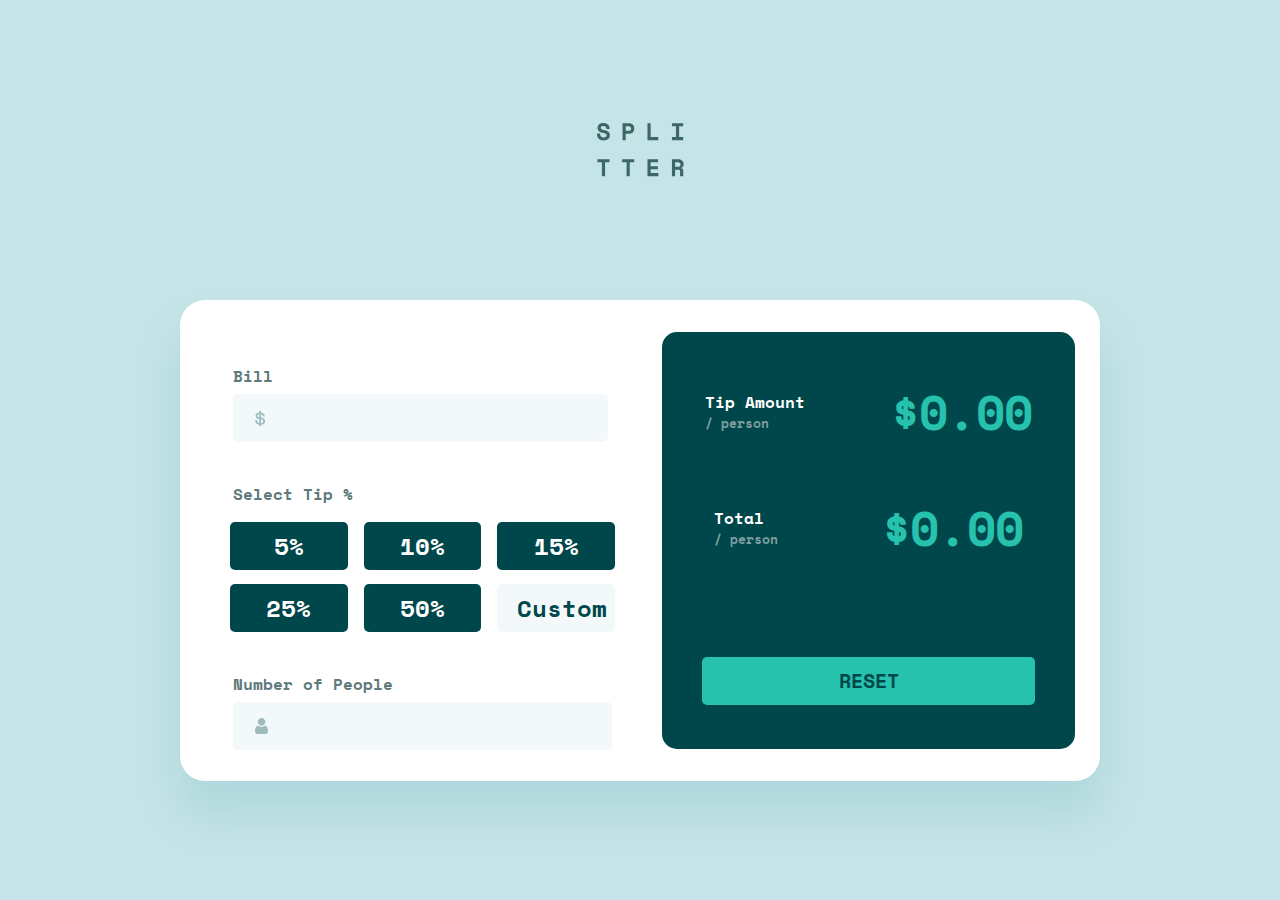
==== splitter.html @ c1cb13bd "first commit" ====
<!DOCTYPE html>
<html lang="en">
<head>
    <meta charset="UTF-8">
    <meta http-equiv="X-UA-Compatible" content="IE=edge">
    <meta name="viewport" content="width=device-width, initial-scale=1.0">
    <link rel="stylesheet" href="splitter.css">
    
    <title>Document</title>
</head>
<body>
    <div class="wrapper">
        <header class="splitter">
            <img src="./tip-calculator-app-main/images/logo.svg">
        </header>
        <div class="calc">
            <div class="leftside">
                <div class="dollabill">
                <label for="costB" class="billh4" > Bill</label>
            
                    <input oninput="costBill(this)" type="number" class="costD" id="costB">

            </div>
            <h4 class="selecttip">Select Tip %</h4>
            <div class="tipslc">
                
                <button  onclick="percentCost(this)" class="tip5 tips" value="5">5%</button>
                <button  onclick="percentCost(this)" class="tip10 tips" value="10">10%</button>
                <button  onclick="percentCost(this)" class="tip15 tips" value="15">15%</button>
                <button  onclick="percentCost(this)" class="tip25 tips" value="25">25%</h3></button>
                <button  onclick="percentCost(this)"  class="tip50 tips" value="50">50%</h3></button>
                <input oninput="customCost(this)" type="numbers" class="custom" placeholder="Custom"  id="customNum"/>
            
            </div>
            <div class="nuofpeople">
                <h4 class="people">Number of People</h4>
                <input oninput="calculateNum(this)" type="number" class="numberofP" id="peopleNumber">
            </div>
            
            


            </div>
            <div class="rightside"> 
                <div class="tipA">
                    <p class="tipamount"><span>Tip Amount</span> <br> / person</p>
                    <p class="dollar"> $0.00</p>
                    
                </div>
                <div class="total">
                    <p class="totalP"><span>Total</span> <br> / person</p>
                    <p class="dollar"> $0.00</p>
                    
                </div>

                <button class="reset" id="resetAll">reset</button>
            </div>
            


        </div>

    </div>
    <script src="script.js"></script>
</body>
</html>
---- splitter.css ----
@import url('https://fonts.googleapis.com/css2?family=Space+Mono:wght@700&display=swap');


*{
    margin: 0;
    padding: 0;
    box-sizing: border-box;
}


body{
   background-color:  #C5E4E7;  
   
}
.wrapper{
    display: flex;
    flex-direction: column;
    justify-content: center;
    align-items: center;
}

header{
    width: 100%;
    display: flex;
    justify-content: center;
    align-items: center;
    height: 144px;
}

.calc{
    width: 100%;
    height: 789px;
    background: #FFFFFF;
    box-shadow: 0px 32px 43px rgba(79, 166, 175, 0.200735);
    border-radius: 25px 25px 0px 0px;
    display: flex;
    justify-content: flex-start;
    align-items: center;
    flex-direction: column;

}

.tips {
    font-family: 'Space Mono';
    font-style: normal;
    font-weight: 700;
    font-size: 24px;
    line-height: 36px;
    color: #FFFFFF;
}

.dollabill{
    
    display: flex;
    flex-direction: column;
}
.billh4{
    margin-top: 32px;
    width: 47px;
    height: 24px;
    font-family: 'Space Mono';
    font-style: normal;
    font-weight: 700;
    font-size: 16px;
    line-height: 24px;
    color: #5E7A7D;
}

input::-webkit-outer-spin-button,
input::-webkit-inner-spin-button {
  -webkit-appearance: none;
  margin: 0;
}

.costD{
    text-align: right;
    color: #00474B;
    font-family: 'Space Mono';
    font-style: normal;
    font-weight: 700;
    font-size: 24px;
    line-height: 36px;
    padding-right: 8px;
    width: 311px;
    height: 48px;
    background-color:#F3F9FA; 
    border-radius: 5px;
    border: none;
    margin-top: 6px;
    background-image: url(./tip-calculator-app-main/images/icon-dollar.svg);
    background-repeat: no-repeat;
    background-position: 6% 50%;
}


.selecttip{
    margin-top:32px ;
    font-family: 'Space Mono';
    font-style: normal;
    font-weight: 700;
    font-size: 16px;
    line-height: 24px;
    color: #5E7A7D;
    width: 140px;
    height: 24px; 
}

.tipslc{
    margin-top: 16px;
    display: grid;
    grid-template-columns: repeat(2, 146.64px);
    grid-auto-rows: 48px;
    justify-content: center;
    align-items: center;
    column-gap: 16px;
    row-gap: 16px;
    
}

.tip5{
    display: flex;
    justify-content: center;
    align-items: center;
    width: 100%;
    height: 100%;
    background: #00474B;
    border-radius: 5px;
    border: none;
    color: #FFFFFF;
    
}

.tip5:hover{
    background: #26C2AE;
    cursor: pointer;
}

.tip10:hover{
    background: #26C2AE;
    cursor: pointer;
}



.tip15:hover{
    background: #26C2AE;
    cursor: pointer;
}

.tip25:hover{
    background: #26C2AE;
    cursor: pointer;
}


.tip50:hover{
    background: #26C2AE;
    cursor: pointer;
}


.tip10{
    display: flex;
    justify-content: center;
    align-items: center;
    width: 100%;
    height: 100%;
    background: #00474B;
    border-radius: 5px;
    text-align: center;
    color: #FFFFFF;
    border: none;
}

.tip15{
    display: flex;
    justify-content: center;
    align-items: center;
    width: 100%;
    height: 100%;
    background: #00474B;
    border-radius: 5px;
    text-align: center;
    color: #FFFFFF;
    border: none;
}

.tip25{
    display: flex;
    justify-content: center;
    align-items: center;
    width: 100%;
    height: 100%;
    background: #00474B;
    border-radius: 5px;
    text-align: center;
    color: #FFFFFF;
    border: none;
}


.tip50{
    display: flex;
    justify-content: center;
    align-items: center;
    width: 100%;
    height: 100%;
    background: #00474B;
    border-radius: 5px;
    text-align: center;
    color: #FFFFFF;
    border: none;
}

.custom{
    display: flex;
    justify-content: flex-end;
    align-items: center;
    background: #F3F9FA;
    border-radius: 5px;
    width: 100%;
    height: 100%;
    border: none;
    text-align: right;
    font-family: 'Space Mono';
    font-style: normal;
    font-weight: 700;
    font-size: 24px;
    line-height: 36px;
    padding-right: 8px;
    color: #00474B;
}

.custom:focus{
    outline: 2px solid #26C2AE;
}

.customD{
    color: #547878;  
    font-family: 'Space Mono';
    font-style: normal;
    font-weight: 700;
    font-size: 24px;
    line-height: 36px;
}

.percent{
    font-family: 'Space Mono';
    font-style: normal;
    font-weight: 700;
    font-size: 24px;
    line-height: 36px;
}

.nuofpeople{
    margin-top: 32px;
}

.people{
    font-family: 'Space Mono';
    font-style: normal;
    font-weight: 700;
    font-size: 16px;
    line-height: 24px;
    color: #5E7A7D;
}

.numberofP{
    font-family: 'Space Mono';
    font-style: normal;
    font-weight: 700;
    font-size: 24px;
    color: #00474B; 
    margin-top: 6px;
    width: 311px;
    height: 48px;
    background: #F3F9FA;
    border-radius: 5px;
    border: none;
    background-image: url(./tip-calculator-app-main/images/icon-person.svg);
    background-repeat: no-repeat;
    background-position: 6% 50%;
    text-align: right;
    padding-right: 8px ;
}

.rightside{
    margin-top:32px ;
    width: 327px;
    height: 257px;
    background: #00474B;
    border-radius: 15px;
    display: flex;
    flex-direction: column;
    justify-content: space-evenly;
}

.tipA{
    display: flex;
    align-items: center;
    justify-content: space-around;
    
}

.tipamount{
    font-family: 'Space Mono';
    font-style: normal;
    font-weight: 700;
    font-size: 13px;
    line-height: 19px;

    color: #7F9D9F;
}


.tipamount span{
    width: 98px;
    height: 24px;
    font-family: 'Space Mono';
    font-style: normal;
    font-weight: 700;
    font-size: 16px;
    line-height: 24px;
    color: #FFFFFF;
}

.dollar{
    width: 96px;
    height: 47px;
    font-family: 'Space Mono';
    font-style: normal;
    font-weight: 700;
    font-size: 32px;
    line-height: 47px;
    text-align: right;
    letter-spacing: -0.666667px;
    color: #26C2AE;
}

.total{
    display: flex;
    align-items: center;
    justify-content: space-around;
}
.totalP{
    font-family: 'Space Mono';
    font-style: normal;
    font-weight: 700;
    font-size: 13px;
    line-height: 19px;
    color: #7F9D9F;
}

.totalP span{
    width: 98px;
    height: 24px;
    font-family: 'Space Mono';
    font-style: normal;
    font-weight: 700;
    font-size: 16px;
    line-height: 24px;
    color: #FFFFFF;
}

.reset{
    width: 281px;
    height: 48px;
    background: #26C2AE;
    border-radius: 5px;
    font-family: 'Space Mono';
    font-style: normal;
    font-weight: 700;
    font-size: 20px;
    line-height: 30px;
    text-align: center;
    color: #00474B;
    text-transform:uppercase;
    border:none;
    align-self: center;
}

.reset:hover{
    background: #9FE8DF;
    cursor: pointer;
}

.custom::placeholder {
    color: #00474B;
    text-align:right;
    font-family: 'Space Mono';
    font-style: normal;
    font-weight: 700;
    font-size: 24px;
    line-height: 36px;
  }

@media screen and (min-width:920px){
*{
    margin: 0;
    padding: 0;
    box-sizing: border-box;
}

header{
    height: 300px;
}

.calc{
    width: 920px;
    height: 481px;
    display: flex;
    flex-direction: row;
    justify-content:space-around;
    align-items: flex-start;
    border-radius: 25px;
}

.dollabill{
    margin-top: 32px;
}

.leftside{
    width: 379px;
    height: 388px;
    margin-left: 28px;
}

.rightside{
    width: 413px;
    height: 417px;
}
.billh4{
    width: 40px;
    height: 24px;
}

.costD{
    width: 375px;
    height: 48px;
}

.tipslc{
    grid-template-columns: repeat(3, 117.63px);
    row-gap: 14px
    ;
}

.selecttip{
    margin-top: 40px;
}

.nuofpeople{
    margin-top: 40px;
}
    
.numberofP{
    width: 379px;
    height: 48px;
}

.dollar{
    width: 143px;
    height: 71px;
    font-family: 'Space Mono';
    font-style: normal;
    font-weight: 700;
    font-size: 48px;
    line-height: 71px;
}

.reset{
    width:333px ;
    height: 48px;
}

.total{
    padding-bottom: 50px;
}



}
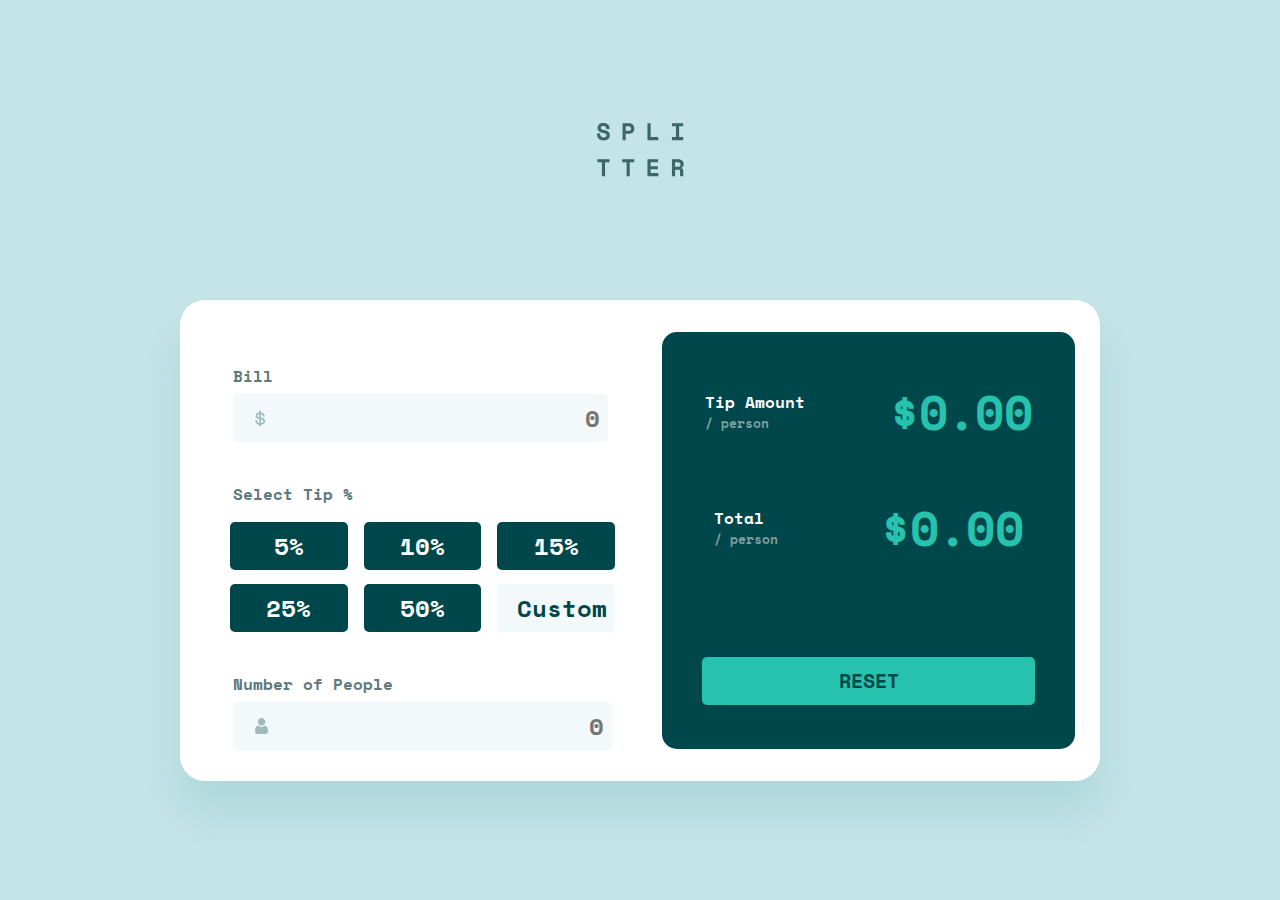
==== commit 3571f205: "second commit" ====
--- a/splitter.html
+++ b/splitter.html
@@ -13,28 +13,32 @@
         <header class="splitter">
             <img src="./tip-calculator-app-main/images/logo.svg">
         </header>
-        <div class="calc">
+       
+        <form class="calc" id="forReset">
             <div class="leftside">
                 <div class="dollabill">
                 <label for="costB" class="billh4" > Bill</label>
             
-                    <input oninput="costBill(this)" type="number" class="costD" id="costB">
+                    <input placeholder="0" oninput="costBill(this)" type="number" class="costD" id="costB">
 
             </div>
             <h4 class="selecttip">Select Tip %</h4>
             <div class="tipslc">
                 
-                <button  onclick="percentCost(this)" class="tip5 tips" value="5">5%</button>
-                <button  onclick="percentCost(this)" class="tip10 tips" value="10">10%</button>
-                <button  onclick="percentCost(this)" class="tip15 tips" value="15">15%</button>
-                <button  onclick="percentCost(this)" class="tip25 tips" value="25">25%</h3></button>
-                <button  onclick="percentCost(this)"  class="tip50 tips" value="50">50%</h3></button>
+                <button  type='button' onclick="percentCost(this)" class="tip5 tips" value="5">5%</button>
+                <button  type='button' onclick="percentCost(this)" class="tip10 tips " value="10">10%</button>
+                <button  type='button' onclick="percentCost(this)" class="tip15 tips" value="15">15%</button>
+                <button  type='button' onclick="percentCost(this)" class="tip25 tips" value="25">25%</h3></button>
+                <button  type='button' onclick="percentCost(this)"  class="tip50 tips" value="50">50%</h3></button>
                 <input oninput="customCost(this)" type="numbers" class="custom" placeholder="Custom"  id="customNum"/>
             
             </div>
             <div class="nuofpeople">
+                <div class="errorpeople">
                 <h4 class="people">Number of People</h4>
-                <input oninput="calculateNum(this)" type="number" class="numberofP" id="peopleNumber">
+                <span class="errorZ">can't be zero</span>
+            </div>
+                <input placeholder="0" oninput="calculateNum(this)" type="number" class="numberofP" id="peopleNumber">
             </div>
             
             
@@ -44,21 +48,21 @@
             <div class="rightside"> 
                 <div class="tipA">
                     <p class="tipamount"><span>Tip Amount</span> <br> / person</p>
-                    <p class="dollar"> $0.00</p>
+                    <p class="dollar" id="dollarTip"> $0.00</p>
                     
                 </div>
                 <div class="total">
                     <p class="totalP"><span>Total</span> <br> / person</p>
-                    <p class="dollar"> $0.00</p>
+                    <p class="dollar" id="totalPer"> $0.00</p>
                     
                 </div>
 
-                <button class="reset" id="resetAll">reset</button>
+                <button type='reset' class="reset" id="resetAll" onclick="resetContent(this)">reset</button>
             </div>
             
 
-
-        </div>
+        
+        </form>
 
     </div>
     <script src="script.js"></script>
--- a/splitter.css
+++ b/splitter.css
@@ -48,6 +48,10 @@
     line-height: 36px;
     color: #FFFFFF;
 }
+
+/* .input__active {
+    border: 2px solid var(green);
+  } */
 
 .dollabill{
     
@@ -90,6 +94,7 @@
     background-image: url(./tip-calculator-app-main/images/icon-dollar.svg);
     background-repeat: no-repeat;
     background-position: 6% 50%;
+    /* caret-color: #26c2ae var(--teal); */
 }
 
 
@@ -130,33 +135,33 @@
     
 }
 
-.tip5:hover{
-    background: #26C2AE;
-    cursor: pointer;
-}
-
-.tip10:hover{
-    background: #26C2AE;
-    cursor: pointer;
-}
-
-
-
-.tip15:hover{
-    background: #26C2AE;
-    cursor: pointer;
-}
-
-.tip25:hover{
-    background: #26C2AE;
-    cursor: pointer;
-}
-
-
-.tip50:hover{
-    background: #26C2AE;
-    cursor: pointer;
-}
+/* .active, .tips:hover{
+    background: #26C2AE;
+    cursor: pointer;
+} */
+
+/* .active, .tip10:hover{
+    background: #26C2AE;
+    cursor: pointer;
+}
+
+
+
+.active, .tip15:hover{
+    background: #26C2AE;
+    cursor: pointer;
+}
+
+.active, .tip25:hover{
+    background: #26C2AE;
+    cursor: pointer;
+}
+
+
+.active, .tip50:hover{
+    background: #26C2AE;
+    cursor: pointer;
+} */
 
 
 .tip10{
@@ -210,6 +215,12 @@
     text-align: center;
     color: #FFFFFF;
     border: none;
+}
+
+
+.active, .tips:hover{
+    background: #26C2AE;
+    cursor: pointer;
 }
 
 .custom{
@@ -250,6 +261,23 @@
     font-weight: 700;
     font-size: 24px;
     line-height: 36px;
+}
+
+.errorpeople{
+    display: flex;
+    flex-direction: row;
+    justify-content: space-between;
+    align-items: center;
+}
+
+.errorZ{
+    display: none;
+    font-family: 'Space Mono';
+    font-style: normal;
+    font-weight: 700;
+    font-size: 16px;
+    line-height: 24px;
+    color: #E17457;
 }
 
 .nuofpeople{
@@ -325,7 +353,6 @@
 }
 
 .dollar{
-    width: 96px;
     height: 47px;
     font-family: 'Space Mono';
     font-style: normal;
@@ -335,6 +362,9 @@
     text-align: right;
     letter-spacing: -0.666667px;
     color: #26C2AE;
+    /* max-width: 250px; */
+    
+   
 }
 
 .total{
@@ -352,7 +382,7 @@
 }
 
 .totalP span{
-    width: 98px;
+    
     height: 24px;
     font-family: 'Space Mono';
     font-style: normal;
@@ -459,13 +489,14 @@
 }
 
 .dollar{
-    width: 143px;
+    max-width: 150px;
     height: 71px;
     font-family: 'Space Mono';
     font-style: normal;
     font-weight: 700;
     font-size: 48px;
     line-height: 71px;
+    
 }
 
 .reset{
